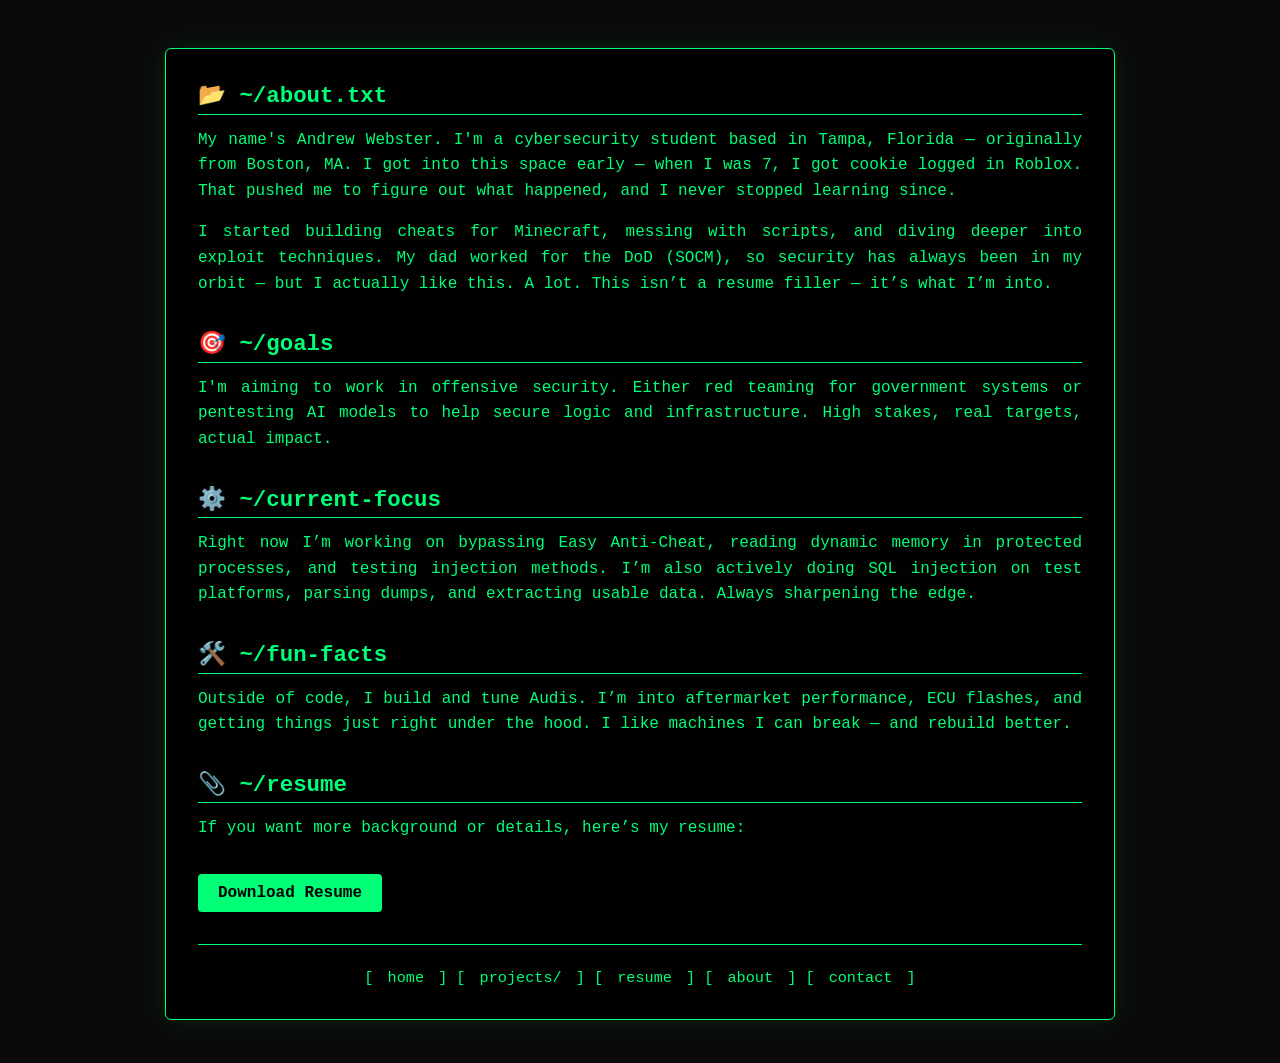
==== about.html @ 86242f2e "Initial portfolio upload" ====
<!DOCTYPE html>
<html lang="en">
<head>
  <meta charset="UTF-8" />
  <title>About Me</title>
  <link rel="stylesheet" href="styles.css" />
  <link rel="icon" type="image/png" sizes="32x32" href="/favicon.png">
  <style>
    .about-wrapper {
      max-width: 950px;
      margin: 3rem auto;
      padding: 2rem;
      background: rgba(0, 0, 0, 0.85);
      border: 1px solid #00ff77;
      border-radius: 6px;
      box-shadow: 0 0 30px rgba(0, 255, 100, 0.1);
    }

    .about-section {
      margin-bottom: 2rem;
    }

    .about-section h2 {
      color: #00ff77;
      font-family: 'Fira Code', monospace;
      border-bottom: 1px solid #00ff77;
      padding-bottom: 0.3rem;
      margin-bottom: 0.8rem;
      font-size: 1.4rem;
    }

    .about-section p {
      font-family: 'Fira Code', monospace;
      font-size: 1rem;
      line-height: 1.6;
      color: #00ff77;
      margin-bottom: 1rem;
      text-align: justify;
    }

    .terminal-footer {
      margin-top: 2rem;
      color: #00ff77;
      text-align: center;
    }

    .terminal-footer a {
      color: #00ff77;
      text-decoration: none;
      margin: 0 5px;
    }

    .terminal-footer a:hover {
      text-decoration: underline;
      text-shadow: 0 0 8px rgba(0, 255, 119, 0.4);
    }

    .resume-link {
      display: inline-block;
      margin-top: 1rem;
      padding: 10px 20px;
      background: #00ff77;
      color: #000;
      border-radius: 4px;
      font-weight: bold;
      font-family: 'Fira Code', monospace;
      text-decoration: none;
      transition: 0.3s;
    }

    .resume-link:hover {
      background: #00cc66;
      box-shadow: 0 0 10px rgba(0, 255, 119, 0.4);
    }
  </style>
</head>
<body>
  <div class="terminal-container about-wrapper">
    <div class="about-section">
      <h2>📂 ~/about.txt</h2>
      <p>
        My name's Andrew Webster. I'm a cybersecurity student based in Tampa, Florida — originally from Boston, MA. I got into this space early — when I was 7, I got cookie logged in Roblox. That pushed me to figure out what happened, and I never stopped learning since.
      </p>
      <p>
        I started building cheats for Minecraft, messing with scripts, and diving deeper into exploit techniques. My dad worked for the DoD (SOCM), so security has always been in my orbit — but I actually like this. A lot. This isn’t a resume filler — it’s what I’m into.
      </p>
    </div>

    <div class="about-section">
      <h2>🎯 ~/goals</h2>
      <p>
        I'm aiming to work in offensive security. Either red teaming for government systems or pentesting AI models to help secure logic and infrastructure. High stakes, real targets, actual impact.
      </p>
    </div>

    <div class="about-section">
      <h2>⚙️ ~/current-focus</h2>
      <p>
        Right now I’m working on bypassing Easy Anti-Cheat, reading dynamic memory in protected processes, and testing injection methods. I’m also actively doing SQL injection on test platforms, parsing dumps, and extracting usable data. Always sharpening the edge.
      </p>
    </div>

    <div class="about-section">
      <h2>🛠️ ~/fun-facts</h2>
      <p>
        Outside of code, I build and tune Audis. I’m into aftermarket performance, ECU flashes, and getting things just right under the hood. I like machines I can break — and rebuild better.
      </p>
    </div>

    <div class="about-section">
      <h2>📎 ~/resume</h2>
      <p>
        If you want more background or details, here’s my resume:
      </p>
      <a class="resume-link" href="assets/resumes/resume_ats.pdf" download>Download Resume</a>
    </div>

    <div class="terminal-footer">
        [ <a href="index.html?noIntro=true">home</a> ]
        [ <a href="projects.html">projects/</a> ]
        [ <a href="resume.html">resume</a> ]
        [ <a href="about.html">about</a> ]
        [ <a href="contact.html">contact</a> ]
      </div>
      </body>
      </html>
      
  </div>
</body>
</html>
---- styles.css ----
/* GLOBAL RESET */
* {
  margin: 0;
  padding: 0;
  box-sizing: border-box;
}

body {
  background-color: #0a0a0a;
  color: #00ff77;
  font-family: 'Fira Code', monospace;
  min-height: 100vh;
  margin: 0;
  padding: 0;
  display: flex;
  align-items: center;
  justify-content: center;
  overflow-x: hidden;
  flex-direction: column;
  text-align: left;
}

/* Optional background canvas */
#stars {
  position: fixed;
  top: 0;
  left: 0;
  z-index: 0;
}

/* TERMINAL CONTAINER */
.terminal-container {
  width: 90%;
  max-width: 1000px;
  margin: 40px auto;
  border: 1px solid #1a1a1a;
  border-radius: 4px;
  background: rgba(0, 0, 0, 0.85);
  padding: 1.5rem;
  box-shadow: 0 0 30px rgba(0, 255, 100, 0.1);
  position: relative;
  z-index: 1;
}

.terminal {
  font-size: 1.1rem;
  line-height: 1.4;
  width: 100%;
  min-height: 400px;
}

/* TERMINAL OUTPUT LINES */
.line {
  display: grid;
  grid-template-columns: auto 1fr;
  gap: 0.8rem;
  margin-bottom: 0.6rem;
  align-items: center;
}

.prompt {
  color: #00ff77;
  white-space: nowrap;
  position: relative;
  top: 1px;
}

.dynamic-cursor {
  display: inline-block;
  width: 8px;
  border-right: 2px solid #00ff77;
  animation: blink 1s step-end infinite;
  position: relative;
  top: -1px;
}

/* INPUT TEXT AREA + MIRROR */
.input-line {
  display: flex;
  align-items: flex-start;
  gap: 0.8rem;
  margin-bottom: 0.6rem;
  width: 100%;
}

.input-wrapper {
  width: 100%;
  max-width: 60ch;
  position: relative;
}

.terminal-textarea {
  position: absolute;
  top: 0;
  left: 0;
  width: 100%;
  color: transparent;
  background: transparent;
  border: none;
  resize: none;
  overflow: hidden;
  caret-color: transparent;
  font-family: 'Fira Code', monospace;
  font-size: 1.1rem;
  line-height: 1.4;
  padding: 0;
  margin: 0;
  outline: none !important;
  box-shadow: none !important;
}

.terminal-mirror {
  white-space: pre-wrap;
  word-wrap: break-word;
  background: transparent;
  color: #00ff77;
  font-family: 'Fira Code', monospace;
  font-size: 1.1rem;
  line-height: 1.4;
  min-height: 1.4rem;
  pointer-events: none;
}

/* BLOCK CURSOR */
.fake-cursor {
  display: inline-block;
  width: 8px;
  height: 1.2em;
  background: #00ff77;
  margin-left: 2px;
  animation: blink 1s steps(1) infinite;
  vertical-align: bottom;
}

@keyframes blink {
  0%, 100% { opacity: 1; }
  50% { opacity: 0; }
}

/* NAV BAR */
.nav-bar {
  position: sticky;
  bottom: 0;
  background: rgba(0,0,0,0.9);
  padding: 10px;
  border-top: 1px solid #1a1a1a;
  margin-top: 1rem;
}

.nav-link {
  color: #00ff77;
  margin: 0 5px;
  text-decoration: none;
}

.nav-link:hover {
  text-decoration: underline;
  text-shadow: 0 0 8px rgba(0, 255, 119, 0.4);
}

/* LINKS */
a {
  color: #00ffff;
  text-decoration: none;
  transition: all 0.2s;
  position: relative;
}

a.visible-link {
  pointer-events: auto;
  cursor: pointer;
}

a.hidden-link {
  color: inherit !important;
  pointer-events: none;
  text-decoration: inherit !important;
  opacity: 1 !important;
}

a:not(.hidden-link):hover {
  text-decoration: underline;
  text-shadow: 0 0 8px rgba(0, 255, 255, 0.4);
}
.terminal-footer {
  margin-top: 2rem;
  color: #00ff77;
  text-align: left;
  font-family: 'Fira Code', monospace;
  font-size: 0.95rem;
  padding-top: 1.5rem;
  border-top: 1px solid #00ff77;
}

.terminal-footer a {
  color: #00ff77;
  text-decoration: none;
  margin-right: 10px;
}

.terminal-footer a:hover {
  text-decoration: underline;
  text-shadow: 0 0 8px rgba(0, 255, 119, 0.4);
}


/* Notification popup */
.code-credit {
  position: fixed;
  bottom: 20px;
  right: 20px;
  background: rgba(0, 255, 0, 0.15);
  border: 1px solid #0f0;
  padding: 8px 14px;
  font-family: 'Fira Code', monospace;
  color: #0f0;
  font-size: 14px;
  border-radius: 6px;
  opacity: 0;
  pointer-events: none;
  transition: opacity 0.8s ease;
  z-index: 1000;
}
.code-credit.show {
  opacity: 1;
  pointer-events: auto;
}
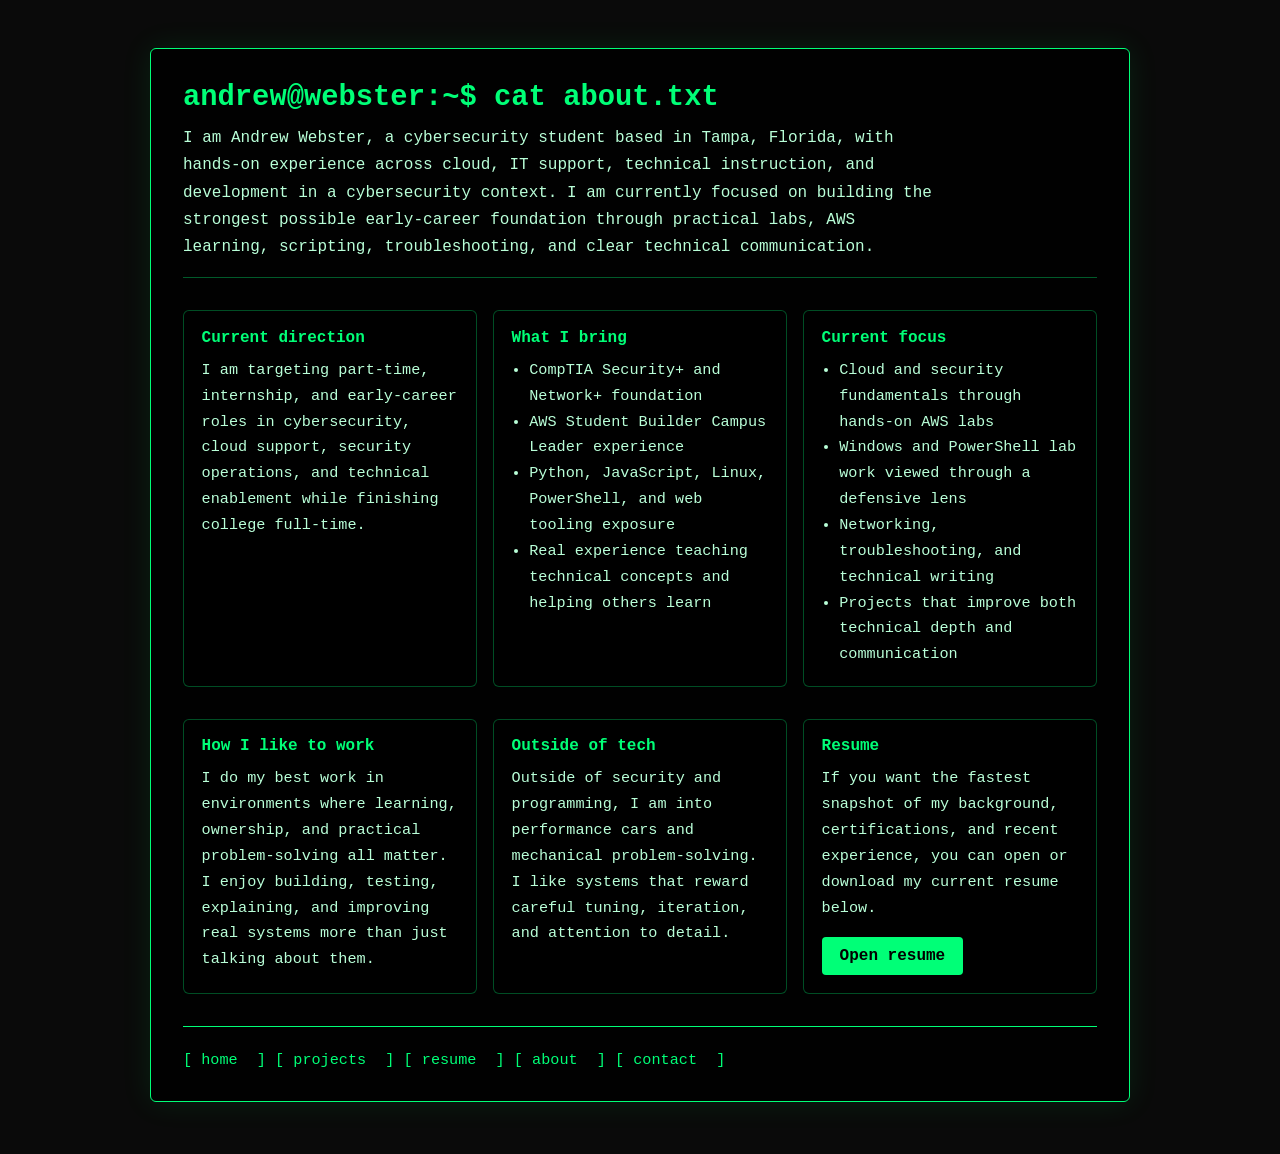
==== commit 699d2f68: "Refresh portfolio for professional positioning" ====
--- a/about.html
+++ b/about.html
@@ -2,12 +2,14 @@
 <html lang="en">
 <head>
   <meta charset="UTF-8" />
-  <title>About Me</title>
+  <meta name="viewport" content="width=device-width, initial-scale=1.0" />
+  <meta name="description" content="About Andrew Webster, a Tampa-based cybersecurity student focused on cloud, security fundamentals, technical instruction, and hands-on lab work." />
+  <title>About | Andrew Webster</title>
   <link rel="stylesheet" href="styles.css" />
   <link rel="icon" type="image/png" sizes="32x32" href="/favicon.png">
   <style>
     .about-wrapper {
-      max-width: 950px;
+      max-width: 980px;
       margin: 3rem auto;
       padding: 2rem;
       background: rgba(0, 0, 0, 0.85);
@@ -16,49 +18,63 @@
       box-shadow: 0 0 30px rgba(0, 255, 100, 0.1);
     }
 
-    .about-section {
+    .about-header {
+      margin-bottom: 2rem;
+      padding-bottom: 1rem;
+      border-bottom: 1px solid rgba(0, 255, 119, 0.35);
+    }
+
+    .about-header h1 {
+      color: #00ff77;
+      font-family: 'Fira Code', monospace;
+      font-size: 1.8rem;
+      margin-bottom: 0.7rem;
+    }
+
+    .about-header p {
+      color: #b9ffd8;
+      font-family: 'Fira Code', monospace;
+      line-height: 1.7;
+      max-width: 78ch;
+    }
+
+    .about-grid {
+      display: grid;
+      grid-template-columns: repeat(auto-fit, minmax(260px, 1fr));
+      gap: 1rem;
       margin-bottom: 2rem;
     }
 
-    .about-section h2 {
+    .about-card {
+      padding: 1.1rem;
+      border: 1px solid rgba(0, 255, 119, 0.3);
+      border-radius: 6px;
+      background: rgba(0, 0, 0, 0.45);
+    }
+
+    .about-card h2 {
       color: #00ff77;
       font-family: 'Fira Code', monospace;
-      border-bottom: 1px solid #00ff77;
-      padding-bottom: 0.3rem;
-      margin-bottom: 0.8rem;
-      font-size: 1.4rem;
+      font-size: 1rem;
+      margin-bottom: 0.7rem;
     }
 
-    .about-section p {
+    .about-card p,
+    .about-card li {
+      color: #b9ffd8;
       font-family: 'Fira Code', monospace;
-      font-size: 1rem;
-      line-height: 1.6;
-      color: #00ff77;
-      margin-bottom: 1rem;
-      text-align: justify;
+      line-height: 1.7;
+      font-size: 0.95rem;
     }
 
-    .terminal-footer {
-      margin-top: 2rem;
-      color: #00ff77;
-      text-align: center;
-    }
-
-    .terminal-footer a {
-      color: #00ff77;
-      text-decoration: none;
-      margin: 0 5px;
-    }
-
-    .terminal-footer a:hover {
-      text-decoration: underline;
-      text-shadow: 0 0 8px rgba(0, 255, 119, 0.4);
+    .about-card ul {
+      padding-left: 1.1rem;
     }
 
     .resume-link {
       display: inline-block;
       margin-top: 1rem;
-      padding: 10px 20px;
+      padding: 10px 18px;
       background: #00ff77;
       color: #000;
       border-radius: 4px;
@@ -76,55 +92,73 @@
 </head>
 <body>
   <div class="terminal-container about-wrapper">
-    <div class="about-section">
-      <h2>📂 ~/about.txt</h2>
+    <div class="about-header">
+      <h1>andrew@webster:~$ cat about.txt</h1>
       <p>
-        My name's Andrew Webster. I'm a cybersecurity student based in Tampa, Florida — originally from Boston, MA. I got into this space early — when I was 7, I got cookie logged in Roblox. That pushed me to figure out what happened, and I never stopped learning since.
-      </p>
-      <p>
-        I started building cheats for Minecraft, messing with scripts, and diving deeper into exploit techniques. My dad worked for the DoD (SOCM), so security has always been in my orbit — but I actually like this. A lot. This isn’t a resume filler — it’s what I’m into.
+        I am Andrew Webster, a cybersecurity student based in Tampa, Florida, with hands-on experience across cloud, IT support, technical instruction, and development in a cybersecurity context. I am currently focused on building the strongest possible early-career foundation through practical labs, AWS learning, scripting, troubleshooting, and clear technical communication.
       </p>
     </div>
 
-    <div class="about-section">
-      <h2>🎯 ~/goals</h2>
-      <p>
-        I'm aiming to work in offensive security. Either red teaming for government systems or pentesting AI models to help secure logic and infrastructure. High stakes, real targets, actual impact.
-      </p>
+    <div class="about-grid">
+      <section class="about-card">
+        <h2>Current direction</h2>
+        <p>
+          I am targeting part-time, internship, and early-career roles in cybersecurity, cloud support, security operations, and technical enablement while finishing college full-time.
+        </p>
+      </section>
+
+      <section class="about-card">
+        <h2>What I bring</h2>
+        <ul>
+          <li>CompTIA Security+ and Network+ foundation</li>
+          <li>AWS Student Builder Campus Leader experience</li>
+          <li>Python, JavaScript, Linux, PowerShell, and web tooling exposure</li>
+          <li>Real experience teaching technical concepts and helping others learn</li>
+        </ul>
+      </section>
+
+      <section class="about-card">
+        <h2>Current focus</h2>
+        <ul>
+          <li>Cloud and security fundamentals through hands-on AWS labs</li>
+          <li>Windows and PowerShell lab work viewed through a defensive lens</li>
+          <li>Networking, troubleshooting, and technical writing</li>
+          <li>Projects that improve both technical depth and communication</li>
+        </ul>
+      </section>
     </div>
 
-    <div class="about-section">
-      <h2>⚙️ ~/current-focus</h2>
-      <p>
-        Right now I’m working on bypassing Easy Anti-Cheat, reading dynamic memory in protected processes, and testing injection methods. I’m also actively doing SQL injection on test platforms, parsing dumps, and extracting usable data. Always sharpening the edge.
-      </p>
-    </div>
+    <div class="about-grid">
+      <section class="about-card">
+        <h2>How I like to work</h2>
+        <p>
+          I do my best work in environments where learning, ownership, and practical problem-solving all matter. I enjoy building, testing, explaining, and improving real systems more than just talking about them.
+        </p>
+      </section>
 
-    <div class="about-section">
-      <h2>🛠️ ~/fun-facts</h2>
-      <p>
-        Outside of code, I build and tune Audis. I’m into aftermarket performance, ECU flashes, and getting things just right under the hood. I like machines I can break — and rebuild better.
-      </p>
-    </div>
+      <section class="about-card">
+        <h2>Outside of tech</h2>
+        <p>
+          Outside of security and programming, I am into performance cars and mechanical problem-solving. I like systems that reward careful tuning, iteration, and attention to detail.
+        </p>
+      </section>
 
-    <div class="about-section">
-      <h2>📎 ~/resume</h2>
-      <p>
-        If you want more background or details, here’s my resume:
-      </p>
-      <a class="resume-link" href="assets/resumes/resume_ats.pdf" download>Download Resume</a>
+      <section class="about-card">
+        <h2>Resume</h2>
+        <p>
+          If you want the fastest snapshot of my background, certifications, and recent experience, you can open or download my current resume below.
+        </p>
+        <a class="resume-link" href="resume.html">Open resume</a>
+      </section>
     </div>
 
     <div class="terminal-footer">
-        [ <a href="index.html?noIntro=true">home</a> ]
-        [ <a href="projects.html">projects/</a> ]
-        [ <a href="resume.html">resume</a> ]
-        [ <a href="about.html">about</a> ]
-        [ <a href="contact.html">contact</a> ]
-      </div>
-      </body>
-      </html>
-      
+      [ <a href="index.html?noIntro=true">home</a> ]
+      [ <a href="projects.html">projects</a> ]
+      [ <a href="resume.html">resume</a> ]
+      [ <a href="about.html">about</a> ]
+      [ <a href="contact.html">contact</a> ]
+    </div>
   </div>
 </body>
 </html>
--- a/styles.css
+++ b/styles.css
@@ -1,4 +1,3 @@
-/* GLOBAL RESET */
 * {
   margin: 0;
   padding: 0;
@@ -20,7 +19,6 @@
   text-align: left;
 }
 
-/* Optional background canvas */
 #stars {
   position: fixed;
   top: 0;
@@ -28,7 +26,6 @@
   z-index: 0;
 }
 
-/* TERMINAL CONTAINER */
 .terminal-container {
   width: 90%;
   max-width: 1000px;
@@ -49,7 +46,6 @@
   min-height: 400px;
 }
 
-/* TERMINAL OUTPUT LINES */
 .line {
   display: grid;
   grid-template-columns: auto 1fr;
@@ -74,7 +70,6 @@
   top: -1px;
 }
 
-/* INPUT TEXT AREA + MIRROR */
 .input-line {
   display: flex;
   align-items: flex-start;
@@ -121,7 +116,6 @@
   pointer-events: none;
 }
 
-/* BLOCK CURSOR */
 .fake-cursor {
   display: inline-block;
   width: 8px;
@@ -137,14 +131,16 @@
   50% { opacity: 0; }
 }
 
-/* NAV BAR */
 .nav-bar {
   position: sticky;
   bottom: 0;
-  background: rgba(0,0,0,0.9);
+  background: rgba(0, 0, 0, 0.9);
   padding: 10px;
   border-top: 1px solid #1a1a1a;
   margin-top: 1rem;
+  display: flex;
+  flex-wrap: wrap;
+  gap: 0.5rem;
 }
 
 .nav-link {
@@ -158,7 +154,6 @@
   text-shadow: 0 0 8px rgba(0, 255, 119, 0.4);
 }
 
-/* LINKS */
 a {
   color: #00ffff;
   text-decoration: none;
@@ -182,6 +177,7 @@
   text-decoration: underline;
   text-shadow: 0 0 8px rgba(0, 255, 255, 0.4);
 }
+
 .terminal-footer {
   margin-top: 2rem;
   color: #00ff77;
@@ -203,8 +199,24 @@
   text-shadow: 0 0 8px rgba(0, 255, 119, 0.4);
 }
 
-
-/* Notification popup */
+.page-intro {
+  color: #b9ffd8;
+  font-family: 'Fira Code', monospace;
+  line-height: 1.7;
+  margin-bottom: 1rem;
+  max-width: 78ch;
+}
+
+.terminal-note {
+  margin-top: 1.6rem;
+  padding-top: 1rem;
+  border-top: 1px solid rgba(0, 255, 119, 0.25);
+  color: #8fd6b2;
+  font-family: 'Fira Code', monospace;
+  line-height: 1.7;
+  font-size: 0.92rem;
+}
+
 .code-credit {
   position: fixed;
   bottom: 20px;
@@ -221,7 +233,49 @@
   transition: opacity 0.8s ease;
   z-index: 1000;
 }
+
 .code-credit.show {
   opacity: 1;
   pointer-events: auto;
 }
+
+@media (max-width: 700px) {
+  body {
+    align-items: flex-start;
+    justify-content: flex-start;
+  }
+
+  .terminal-container {
+    width: calc(100% - 24px);
+    margin: 12px auto;
+    padding: 1rem;
+  }
+
+  .terminal,
+  .terminal-textarea,
+  .terminal-mirror {
+    font-size: 0.95rem;
+  }
+
+  .line {
+    grid-template-columns: 1fr;
+    gap: 0.15rem;
+  }
+
+  .prompt {
+    white-space: normal;
+  }
+
+  .input-line {
+    flex-direction: column;
+    gap: 0.2rem;
+  }
+
+  .input-wrapper {
+    max-width: 100%;
+  }
+
+  .terminal-footer {
+    line-height: 1.9;
+  }
+}
